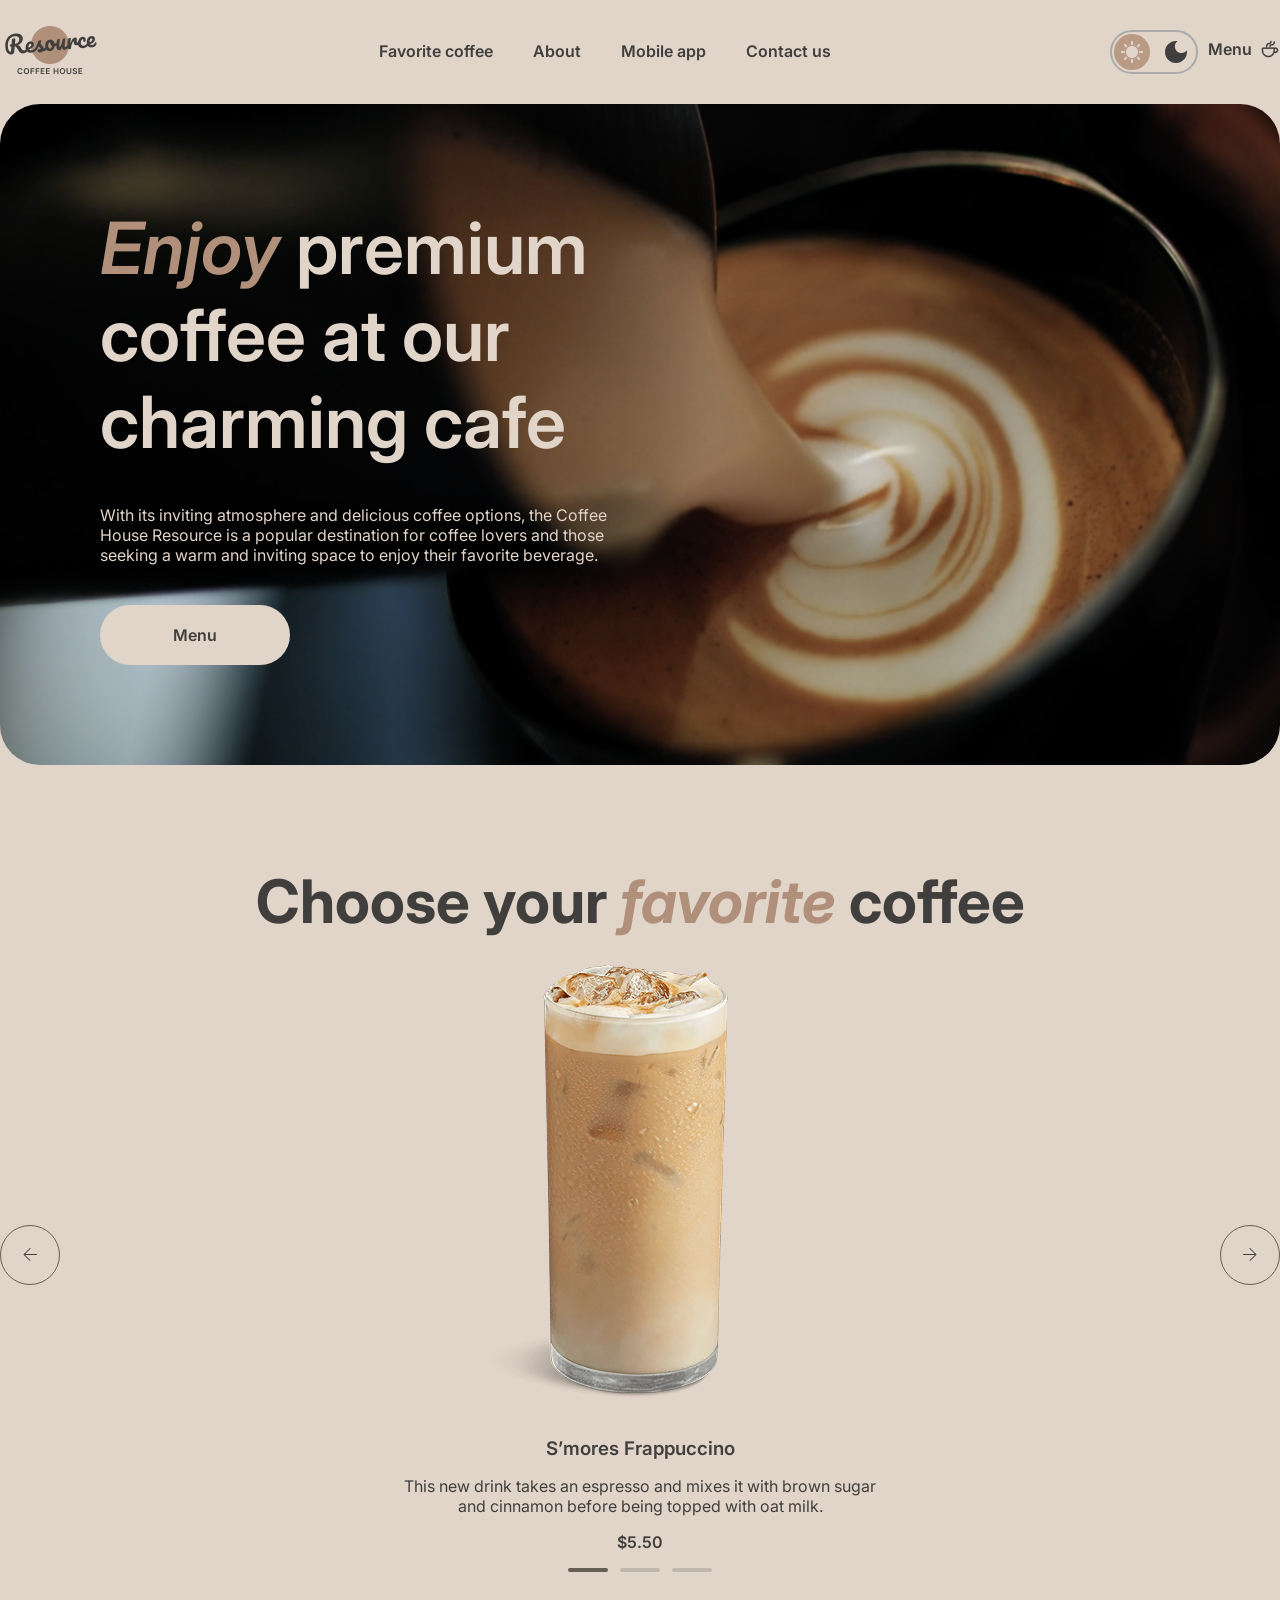
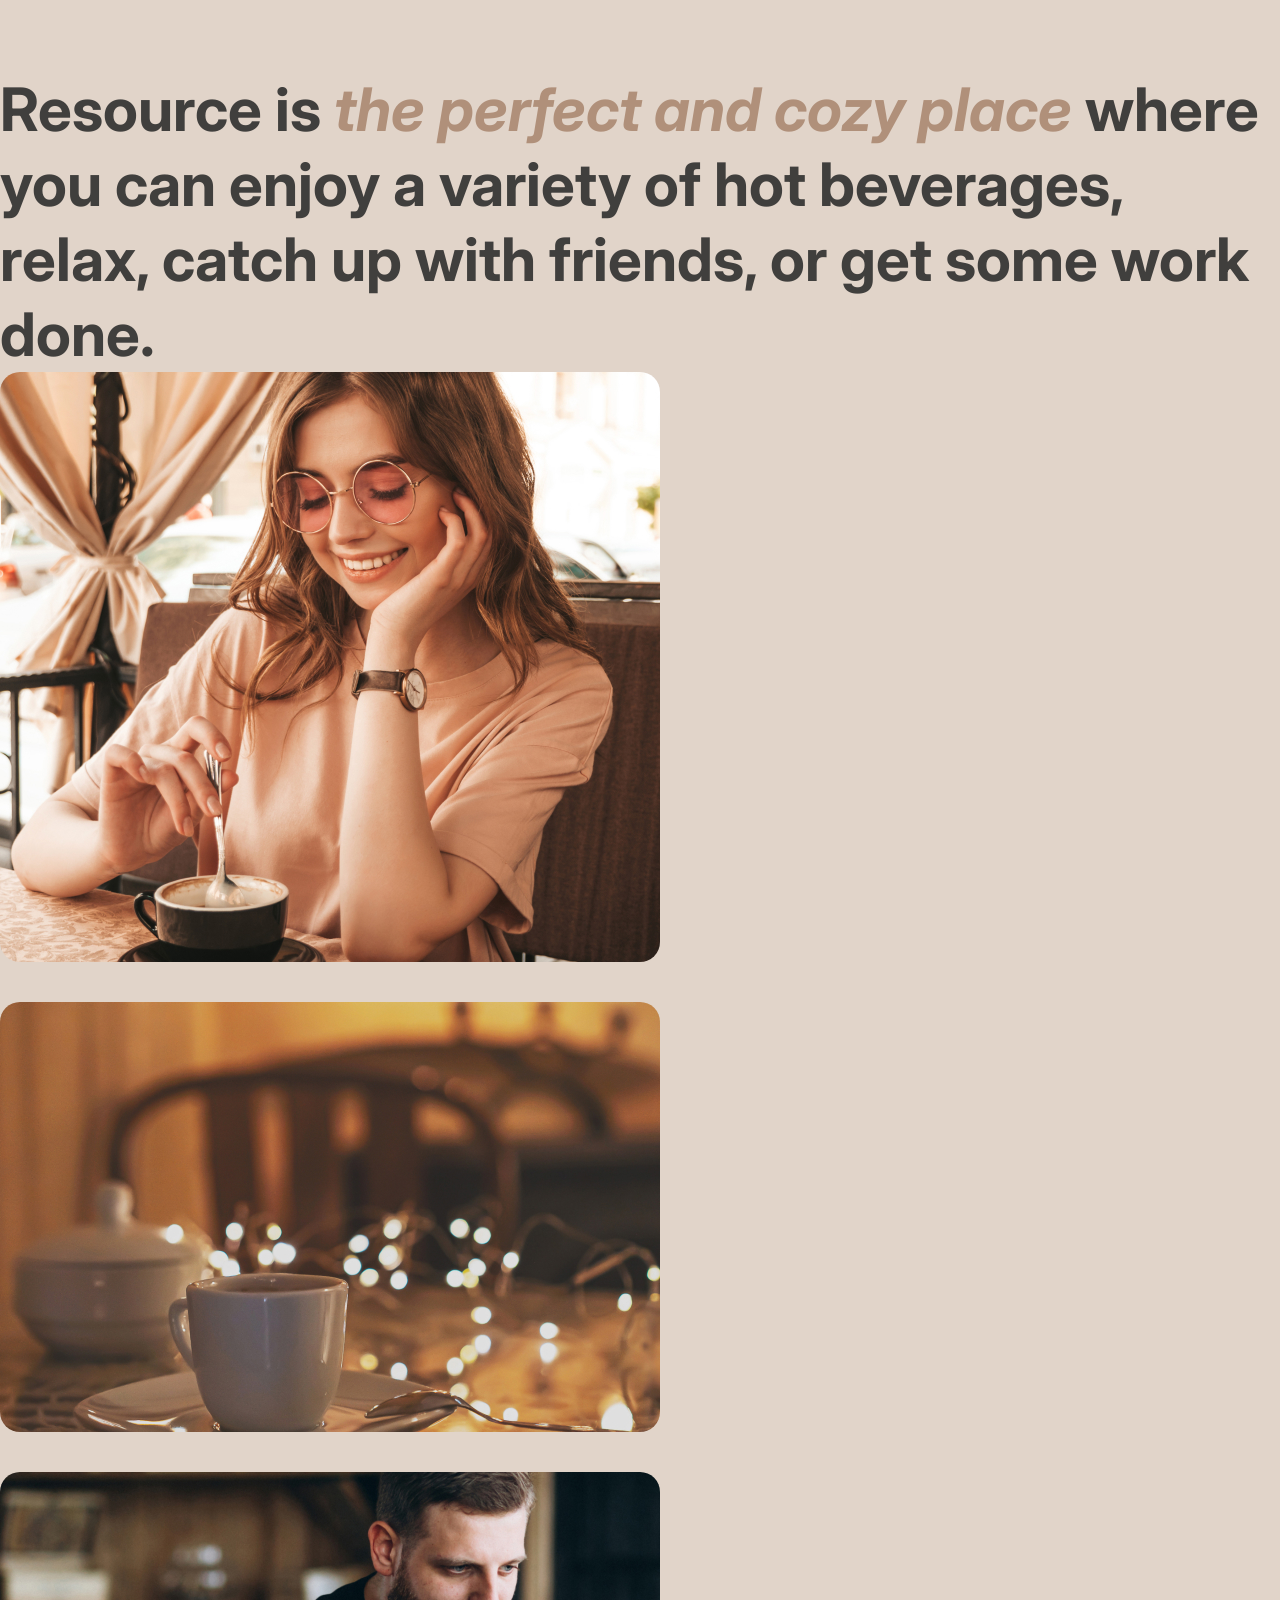
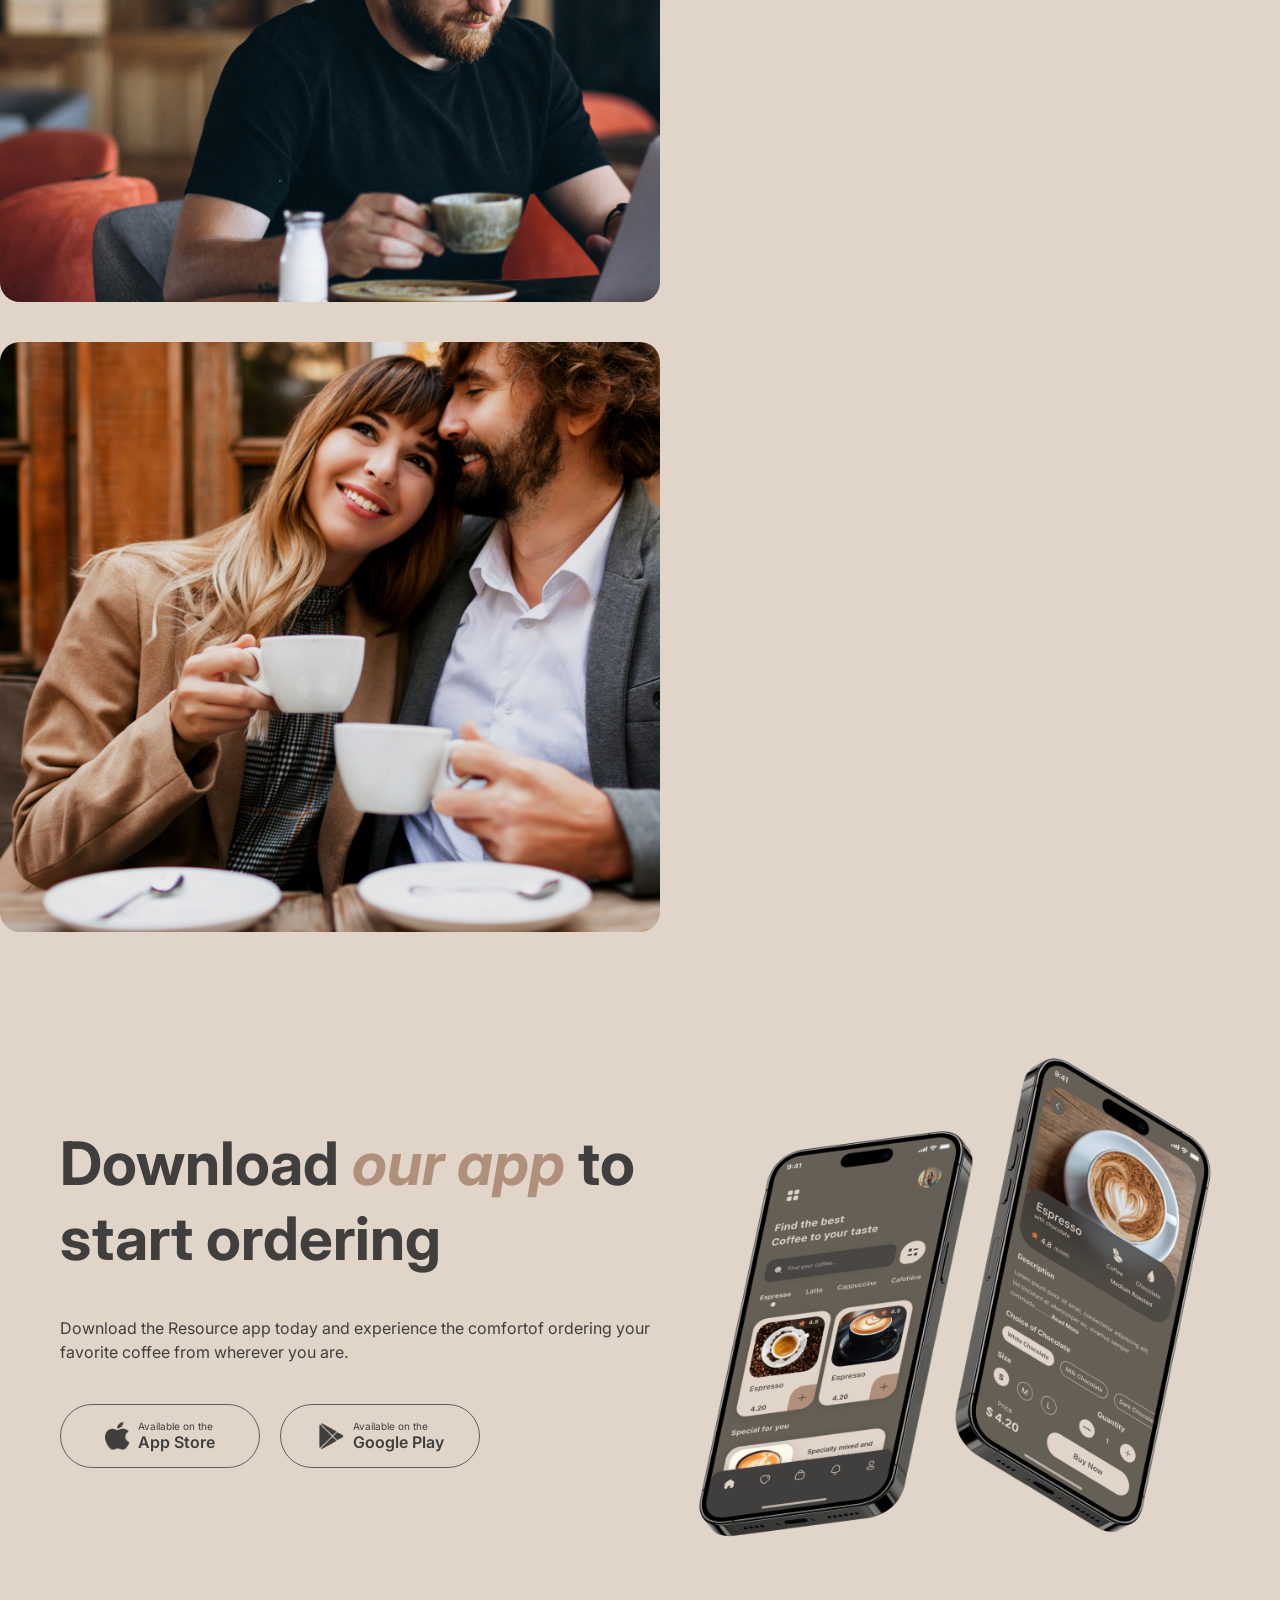
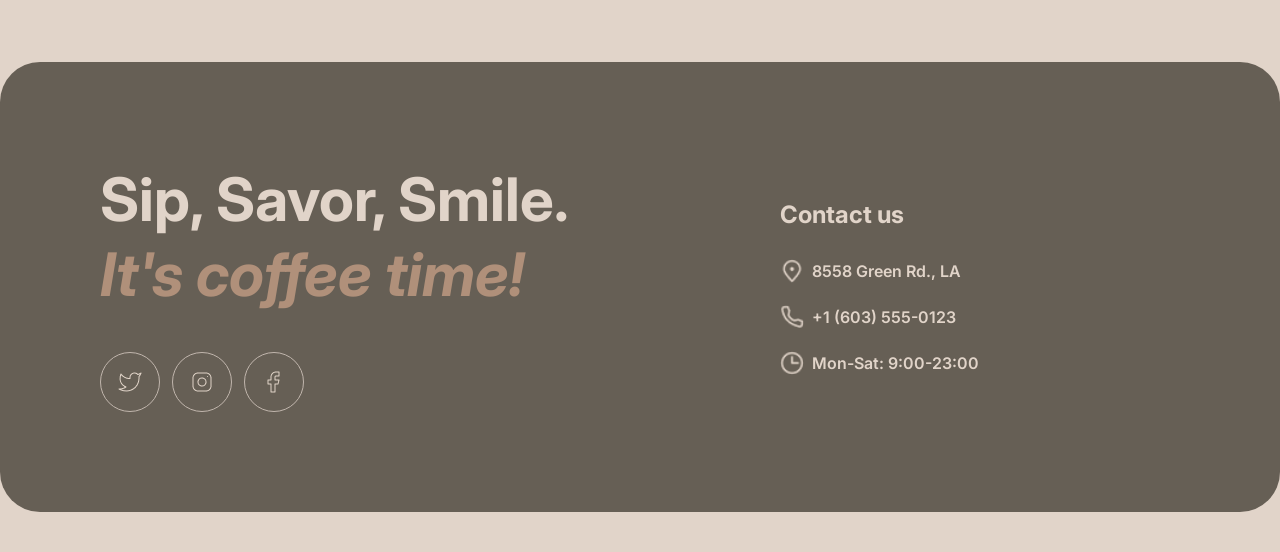
==== index.html @ 87613e6b "feat: add menu page" ====
<!DOCTYPE html>
<html lang="en">
<head>
    <meta charset="UTF-8">
    <meta name="viewport" content="width=device-width, initial-scale=1.0">
    <link rel="stylesheet" href="./styles/style.css">
    <title>Resource</title>
</head>
<body>
    <header>
        <div class="container">
            <nav>
                <div class="logo"><img src="./images/logo.png" alt="logo"></div>
                <div class="nav_links">
                    <a href="#">Favorite coffee</a>
                    <a href="#">About</a>
                    <a href="#">Mobile app</a>
                    <a href="#">Contact us</a>
                </div>
                <div class="settings">
                    <div class="theme" id="theme">
                        <div class="hover_circle"></div>
                        <div class="theme_circle"></div>
                        <div class="icons">
                            <div class="icon"><img src="./images/Sun.png" alt=""></div>
                            <div class="icon"><img src="./images/Moon.svg" alt=""></div>
                        </div>
                    </div>
                    <div class="menu_cup">
                        <a href="./menu.html">Menu</a>
                        <div class="cup"><img src="./images/coffee-cup.png" alt="coffy-cup"></div>
                    </div>
                </div>
            </nav>
        </div>
    </header>
    <main>
        <div class="container">
            <section class="intro">
                <h1><span>Enjoy</span> premium coffee at our charming cafe</h1>
                <p>With its inviting atmosphere and delicious coffee options, the Coffee House Resource is a popular destination for coffee lovers and those seeking a warm and inviting space to enjoy their favorite beverage.</p>
                <a href="#">
                    <span class="text">Menu</span>
                    <span class="icon">
                        <img src="./images/coffee-cup.png" alt="">
                    </span>
                </a>
            </section>
            <section class="favourite_coffee">
                <h2>Choose your <span>favorite</span> coffee</h2>
                <div class="swap_block">
                    <div class="swap swap_prewious"><img src="./images/arrow.png" alt=""></div>
                    <div class="coffee">
                        <div class="img"><img src="./images/coffee-slider-1.png" alt=""></div>
                        <h3>S’mores Frappuccino</h3>
                        <p>This new drink takes an espresso and mixes it with brown sugar and cinnamon before being topped with oat milk.</p>
                        <p class="price">$5.50</p>
                        <div class="slide_indicator">
                            <div class="indicator active"></div>
                            <div class="indicator"></div>
                            <div class="indicator"></div>
                        </div>
                    </div>
                    <div class="swap swap_next"><img src="./images/arrow.png" alt=""></div>
                </div>
            </section>
            <section class="collage">
                <h2>Resource is <span>the perfect and cozy place</span> where you can enjoy a variety of hot beverages, relax, catch up with friends, or get some work done.</h2>
                <div class="collage_images">
                    <div class="collage_images_part">
                        <div class="collage_image">
                            <img src="./images/about-1.jpg" alt="">
                        </div>
                        <div class="collage_image">
                            <img src="./images/about-2.jpg" alt="">
                        </div>
                    </div>
                    <div class="collage_images_part">
                        <div class="collage_image">
                            <img src="./images/about-3.jpg" alt="">
                        </div>
                        <div class="collage_image">
                            <img src="./images/about-4.jpg" alt="">
                        </div>
                    </div>
                </div>
            </section>
            <section class="download">
                <div class="download_text">
                    <h2>Download <span>our app</span> to start ordering</h2>
                    <p>Download the Resource app today and experience the comfortof ordering your favorite coffee from wherever you are.</p>
                    <div class="download_buttons">
                        <a href="#" class="download_button">
                            <img src="./images/apple.png" alt="App Store">
                            <span>
                                <small>Available on the</small>
                                App Store
                            </span>
                        </a>
                        <a href="#" class="download_button">
                            <img src="./images/play_market.png" alt="Google Play">
                            <span>
                                <small>Available on the</small>
                                Google Play
                            </span>
                        </a>
                    </div>
                </div>
                <div class="download_image">
                    <img src="./images/mobile-screens.png" alt="Mobile application">
                </div>
            </section>
        </div>
    </main>
    <footer>
        <div class="container">
            <div class="footer">
                <div class="footer_left">
                    <h2>
                        Sip, Savor, Smile.<br>
                        <span>It's coffee time!</span>
                    </h2>
                    <div class="socials">
                        <a href="#">
                            <img src="./images/twitter.png" alt="Twitter">
                        </a>
                        <a href="#">
                            <img src="./images/instagram.png" alt="Instagram">
                        </a>
                        <a href="#">
                            <img src="./images/facebook.png" alt="Facebook">
                        </a>
                    </div>
                </div>
                <div class="footer_contact">
                    <h3>Contact us</h3>
                    <a href="#">
                        <img src="./images/pin-alt.png" alt="">
                        8558 Green Rd., LA
                    </a>
                    <a href="#">
                        <img src="./images/phone.png" alt="">
                        +1 (603) 555-0123
                    </a>
                    <p>
                        <img src="./images/clock.png" alt="">
                        Mon-Sat: 9:00-23:00
                    </p>
                </div>
            </div>
        </div>
    </footer>
</body>
<script src="./scripts/script.js"></script>
</html>
---- styles/style.css ----
@import url('https://fonts.googleapis.com/css2?family=Inter:ital,opsz,wght@0,14..32,100..900;1,14..32,100..900&display=swap');

*{
    box-sizing: border-box;
    margin: 0;
    padding: 0;
    font-family: "Inter", sans-serif;
}

body{
    background: #E1D4C9;
}

.container{
    max-width: 1360px;
    margin: 0 auto;
}

header{
    margin-top: 20px;
}

nav{
    display: flex;
    justify-content: space-between;
    align-items: center;
}

.nav_links{
    display: flex;
    gap: 40px;
}

.nav_links a{
    border-bottom: 2px solid transparent;
    transition: .1s;
}

.nav_links a:hover{
    border-bottom: 2px solid #403F3D;
}

a{
    color: #403F3D;
    font-weight: 600;
    text-decoration: none;
}

.menu_cup{
    display: flex;
    gap: 8px;
    border-bottom: 2px solid transparent;
    transition: .1s;
}

.menu_cup:hover{
    border-bottom: 2px solid #403F3D;
}

.settings{
    display: flex;
    gap: 10px;
    align-items: center;
}

.theme {
    position: relative;
    width: 88px;
    height: 44px;
    border: 2px solid #aaa;
    border-radius: 22px;
    cursor: pointer;
    overflow: hidden;
}

.theme input {
    display: none;
}

.theme_circle {
    position: absolute;
    width: 36px;
    height: 36px;
    top: 2px;
    left: 2px;
    border-radius: 50%;
    background: #b99a84;

    transition: 0.25s ease-in-out;
}

.hover_circle {
    position: absolute;
    width: 36px;
    height: 36px;
    top: 2px;
    left: 45px;
    border-radius: 50%;
    background: #665F55;
    opacity: 0;

    transition: 0.25s ease-in-out;
}

.theme:hover .hover_circle{
    opacity: 1;
}

.theme:hover .icons .icon:nth-child(2) img{
    filter: brightness(0) saturate(100%) invert(84%) sepia(8%) saturate(350%) hue-rotate(345deg) brightness(94%) contrast(88%);
}

.icons {
    position: relative;
    z-index: 1;
    width: 100%;
    height: 100%;
    display: flex;
    align-items: center;
    justify-content: space-between;
    padding: 0 8px;
    box-sizing: border-box;
    pointer-events: none;
}

.icon{
    display: flex;
    align-items: center;
    justify-content: center;
}


.icons img {
    width: 22px;
    height: 22px;
    object-fit: contain;
}

.icon:nth-child(1) img{
    margin-left: 1px;
}

.icon:nth-child(2) img{
    margin-right: 1px;
}

main{
    margin-top: 20px;
}

.intro{
    background: url("../images/img-hero.jpg");
    padding: 100px;
    border-radius: 40px;

}

h1{
    font-size: 72px;
    font-weight: 600;
    color: #E1D4C9;
    width: 530px;
}

.intro p{
    width: 530px;
    margin: 40px 0;
    color: #E1D4C9;
}

.intro a {
    width: 190px;
    height: 60px;
    display: flex;
    align-items: center;
    justify-content: center;
    gap: 0;
    background: #E1D4C9;
    border-radius: 100px;
    transition: gap .2s ease;
}

.intro a .icon {
    display: flex;
    align-items: center;
    max-width: 0;
    opacity: 0;
    overflow: hidden;
    transition:
        max-width .2s ease,
        opacity .2s ease;
}

.intro a .icon img {
    display: block;
    width: 16px;
    height: 16px;
    flex-shrink: 0;
}

.intro a:hover {
    gap: 8px;
}

.intro a:hover .icon {
    max-width: 16px;
    opacity: 1;
}

h1 span{
    font-style: italic;
    color: #B0907A;
}

.favourite_coffee{
    margin-top: 100px;
}

h2{
    font-size: 60px;
    color: #403F3D;
    text-align: center;
}

h2 span{
    font-style: italic;
    color: #B0907A;
}

.swap_block{
    display: flex;
    align-items: center;
    justify-content: space-between;
}

.coffee{
    max-width: 480px;
    display: flex;
    flex-direction: column;
    gap: 16px;
}

.coffee h3{
    color: #403F3D;
    text-align: center;
    font-weight: 600;
}

.coffee p{
    color: #403F3D;
    text-align: center;
    font-size: 16px;
}

.price{
    font-size: 24px;
    font-weight: 600;
}

.slide_indicator{
    display: flex;
    justify-content: center;
    gap: 12px;
}

.indicator{
    width: 40px;
    height: 4px;
    border-radius: 3px;
    background: #C1B6AD;
}

.indicator.active{
    background: #665F55;
}

.swap_prewious{
    transform: rotate(180deg);
}

.swap{
    display: flex;
    justify-content: center;
    align-items: center;
    border-radius: 50%;
    border: #665F55 1px solid;
    height: 60px;
    width: 60px;
    transition: .1s;
}

.swap:hover{
    background: #665F55;
    
}

.swap:hover img{
    filter: brightness(0) invert(1);
}

.collage{
    margin-top: 100px;
}

.collage h2{
    text-align: left;
    line-height: 125%;
}

.collage_images{
    display: flex;
    flex-wrap: wrap;
    gap: 40px;
}

.collage_images_part{
    display: flex;
    flex-direction: column;
    gap: 40px;
}

.collage_images_part:nth-child(1) .collage_image{
    width: 660px;
    height: 590px;
}

.collage_images_part:nth-child(1) .collage_image:nth-child(2){
    height: 430px;
}

.collage_images_part:nth-child(2) .collage_image{
    width: 660px;
    height: 590px;
}

.collage_images_part:nth-child(2) .collage_image:nth-child(1){
    height: 430px;
}

.collage_image{
    border-radius: 20px;
    overflow: hidden;
}

.collage_image:hover img{
    transform: scale(1);
}

.collage_image img{
    width: 100%;
    height: 100%;
    object-fit: cover;
    object-position: center;
    transition: .1s ease;
    transform: scale(1.1);
}

.download {
    margin-top: 100px;
    display: flex;
    justify-content: space-between;
    align-items: center;
    padding: 0 60px;
}

.download_text {
    max-width: 630px;
}

.download h2 {
    text-align: left;
    font-size: 60px;
    line-height: 125%;
}

.download h2 span {
    color: #B0907A;
    font-style: italic;
}

.download_text p {
    max-width: 600px;
    margin: 40px 0;
    color: #403F3D;
    line-height: 150%;
}

.download_buttons {
    display: flex;
    gap: 20px;
}

.download_button {
    width: 200px;
    height: 64px;
    display: flex;
    align-items: center;
    justify-content: center;
    gap: 8px;
    border: 1px solid #665F55;
    border-radius: 100px;
    transition: .2s;
}

.download_button:nth-child(1) img {
    width: 25px;
    height: 28px;
}

.download_button img {
    width: 28px;
    height: 28px;
}

.download_button span {
    display: flex;
    flex-direction: column;
    color: #403F3D;
    font-size: 16px;
    font-weight: 600;
}

.download_button small {
    font-size: 10px;
    font-weight: 400;
}

.download_button:hover {
    background: #665F55;
}

.download_button:hover span {
    color: #E1D4C9;
}

.download_button:hover img {
    filter: brightness(0) invert(1);
}

.download_image {
    width: 630px;
}

.download_image img {
    width: 100%;
    display: block;
}

footer {
    margin-top: 100px;
    padding-bottom: 40px;
}

.footer {
    min-height: 450px;

    padding: 100px;

    display: flex;
    justify-content: space-between;
    align-items: center;

    background: #665F55;
    border-radius: 40px;
}

.footer_left h2 {
    color: #E1D4C9;

    font-size: 60px;
    line-height: 125%;

    text-align: left;
}

.footer_left h2 span {
    color: #B0907A;
    font-style: italic;
}

.socials {
    display: flex;
    gap: 12px;

    margin-top: 40px;
}

.socials a {
    width: 60px;
    height: 60px;

    display: flex;
    align-items: center;
    justify-content: center;

    border: 1px solid #C1B6AD;
    border-radius: 50%;

    transition: .2s;
}

.socials img {
    width: 24px;
    height: 24px;
}

.socials a:hover {
    background: #E1D4C9;
}

.socials a:hover img {
    filter: brightness(0) saturate(100%);
}

.footer_contact {
    display: flex;
    flex-direction: column;
    gap: 20px;
    min-width: 400px;
}

.footer_contact h3 {
    margin-bottom: 10px;
    color: #E1D4C9;
    font-size: 24px;
}

.footer_contact a,
.footer_contact p {
    display: flex;
    align-items: center;
    gap: 8px;
    width: max-content;
    color: #E1D4C9;
    font-size: 16px;
    font-weight: 600;
}

.footer_contact a {
    border-bottom: 2px solid transparent;
    transition: .2s;
}

.footer_contact a:hover {
    border-bottom: 2px solid #E1D4C9;
}

.footer_contact img {
    width: 24px;
    height: 24px;
}

.menu {
    margin-top: 60px;
}

.menu h1 {
    width: 800px;
    margin: 0 auto;
    color: #403F3D;
    text-align: center;
    font-size: 60px;
    line-height: 125%;
}

.menu h1 span {
    color: #B0907A;
    font-style: italic;
}

.menu_categories {
    display: flex;
    justify-content: center;
    gap: 8px;
    margin-top: 40px;
}

.category {
    height: 46px;
    display: flex;
    align-items: center;
    gap: 8px;
    padding: 0 16px;
    border: 1px solid #C1B6AD;
    border-radius: 100px;
    background: transparent;
    color: #403F3D;
    font-family: "Inter", sans-serif;
    font-size: 16px;
    font-weight: 600;
    cursor: pointer;
    transition: .2s;
}

.category_icon {
    width: 24px;
    height: 24px;
    display: flex;
    align-items: center;
    justify-content: center;
    border-radius: 50%;
    background: #C1B6AD;
    font-size: 14px;
}

.category:hover,
.category.active {
    background: #665F55;
    border-color: #665F55;

    color: #E1D4C9;
}

.category.active .category_icon,
.category:hover .category_icon {
    background: #E1D4C9;
}

.menu_cards {
    display: grid;
    grid-template-columns: repeat(4, 1fr);
    gap: 40px;
    margin-top: 40px;
}

.menu_card {
    height: 500px;
    border: 1px solid #C1B6AD;
    border-radius: 40px;
    overflow: hidden;
    cursor: pointer;
    transition: .2s;
}

.menu_card_image {
    width: 100%;
    height: 310px;
    overflow: hidden;
    border-radius: 40px;
}

.menu_card_image img {
    width: 100%;
    height: 100%;
    display: block;
    object-fit: cover;
    object-position: center;
    transform: scale(1.05);
    transition: .2s;
}

.menu_card:hover .menu_card_image img {
    transform: scale(1);
}


.menu_card_content {
    height: 190px;
    padding: 20px 20px 20px;
    display: flex;
    flex-direction: column;
}

.menu_card_content h3 {
    color: #403F3D;
    font-size: 24px;
    font-weight: 600;
}

.menu_card_content p {
    margin-top: 12px;
    color: #403F3D;
    font-size: 16px;
    line-height: 150%;
}

.menu_price {
    margin-top: auto;

    color: #403F3D;

    font-size: 24px;
    font-weight: 600;
}
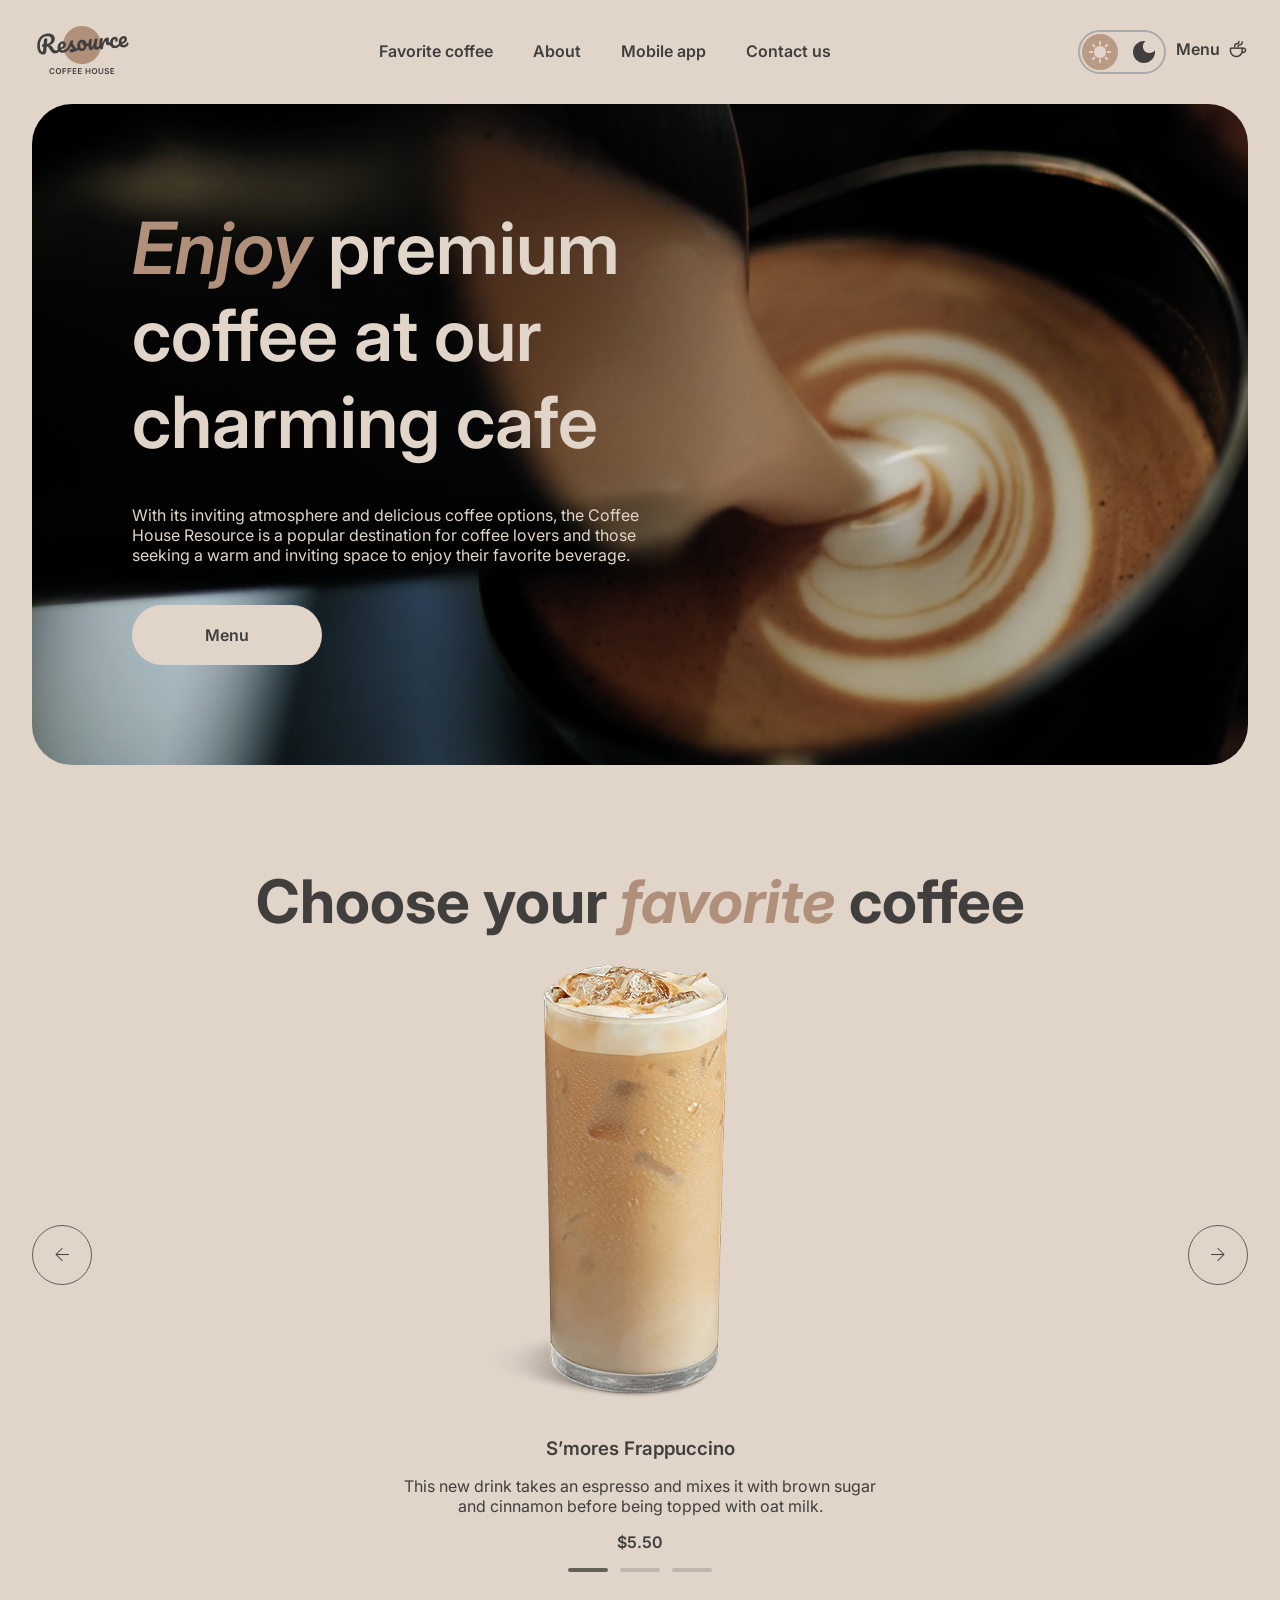
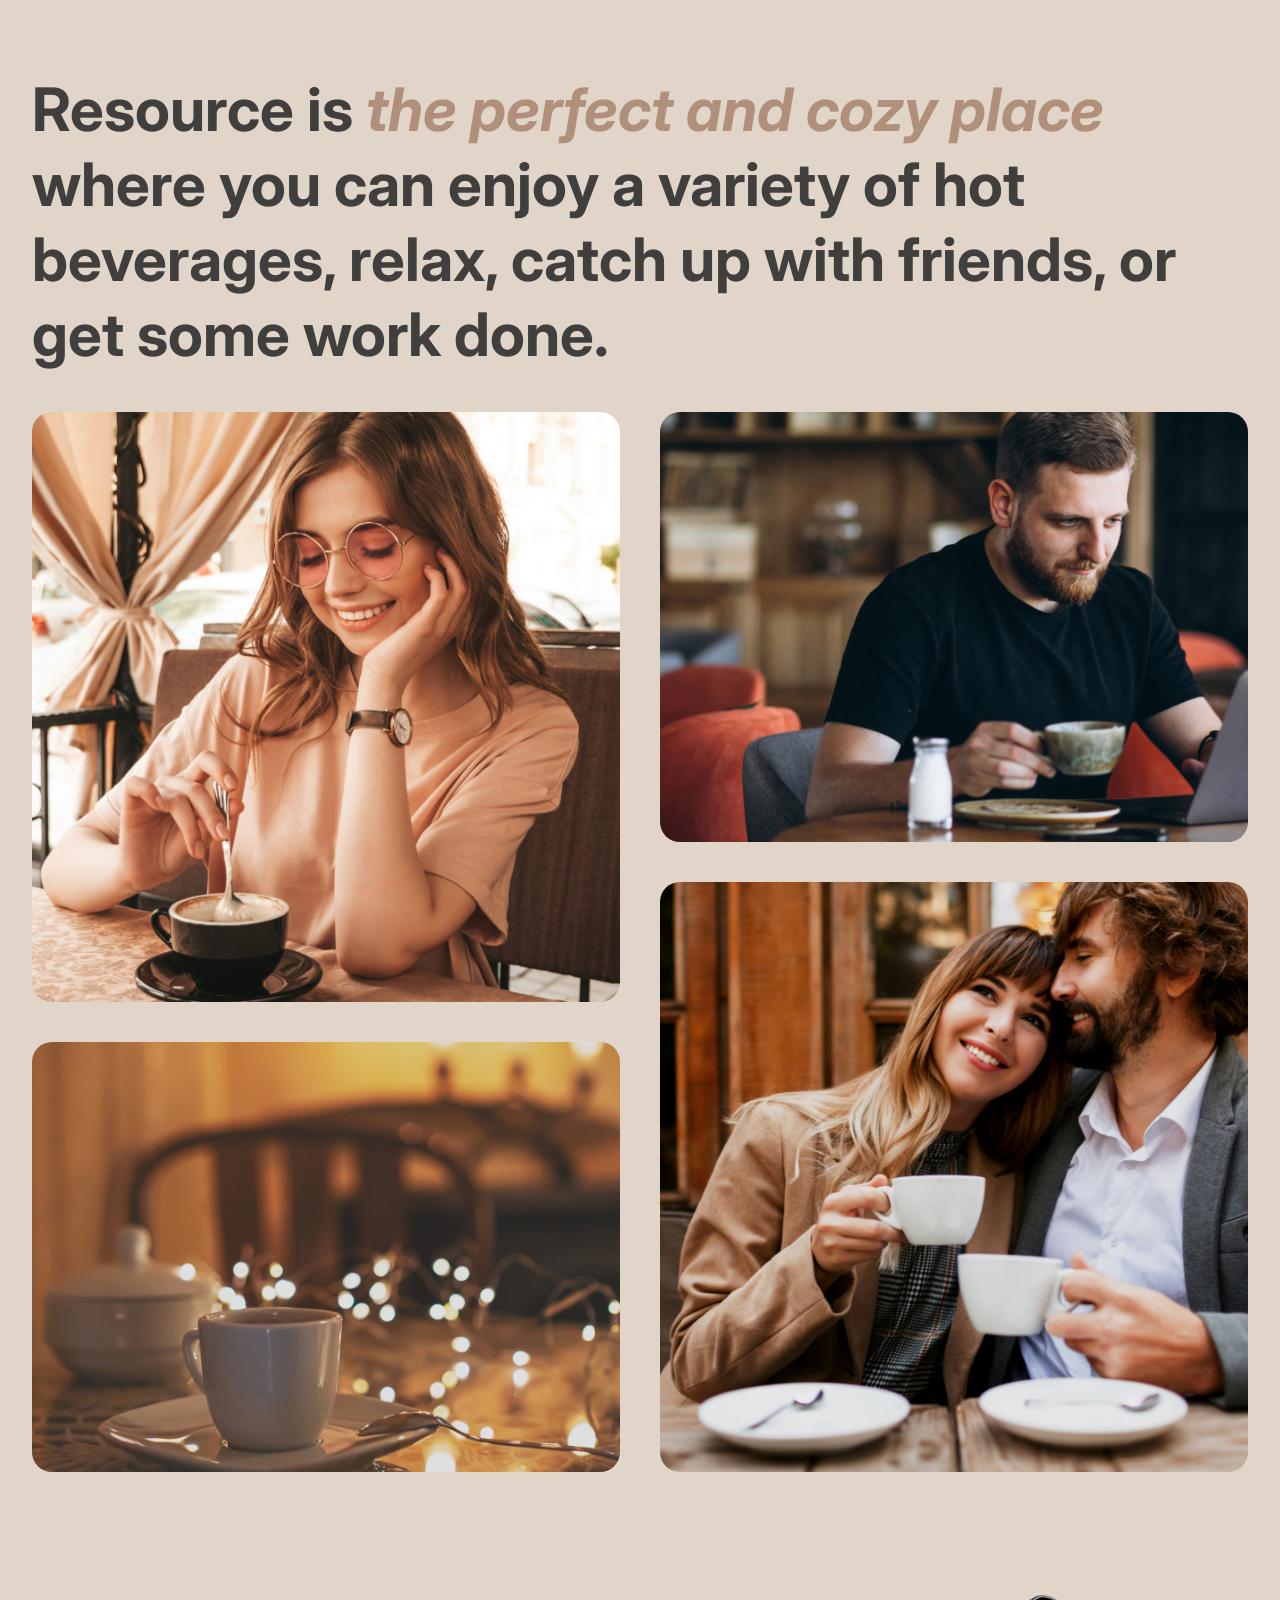
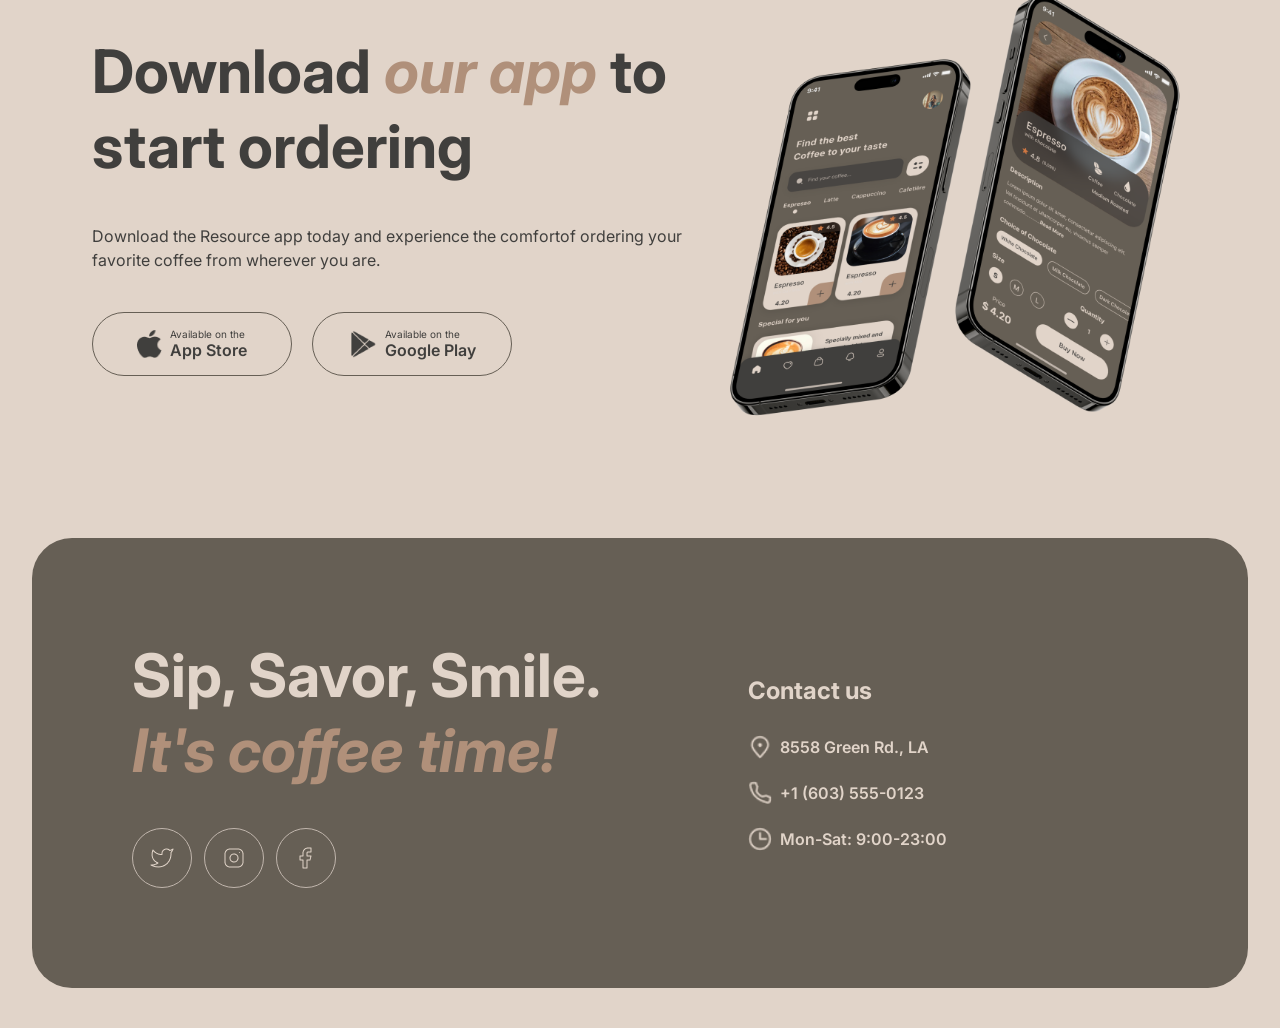
==== commit 45fa740b: "feat: add 768px responsive design" ====
--- a/index.html
+++ b/index.html
@@ -12,10 +12,10 @@
             <nav>
                 <div class="logo"><img src="./images/logo.png" alt="logo"></div>
                 <div class="nav_links">
-                    <a href="#">Favorite coffee</a>
-                    <a href="#">About</a>
-                    <a href="#">Mobile app</a>
-                    <a href="#">Contact us</a>
+                    <a href="#favourite">Favorite coffee</a>
+                    <a href="#about">About</a>
+                    <a href="#mobile">Mobile app</a>
+                    <a href="#contact">Contact us</a>
                 </div>
                 <div class="settings">
                     <div class="theme" id="theme">
@@ -29,6 +29,10 @@
                     <div class="menu_cup">
                         <a href="./menu.html">Menu</a>
                         <div class="cup"><img src="./images/coffee-cup.png" alt="coffy-cup"></div>
+                    </div>
+                    <div class="burger">
+                        <span></span>
+                        <span></span>
                     </div>
                 </div>
             </nav>
@@ -46,7 +50,7 @@
                     </span>
                 </a>
             </section>
-            <section class="favourite_coffee">
+            <section class="favourite_coffee" id="favourite">
                 <h2>Choose your <span>favorite</span> coffee</h2>
                 <div class="swap_block">
                     <div class="swap swap_prewious"><img src="./images/arrow.png" alt=""></div>
@@ -64,7 +68,7 @@
                     <div class="swap swap_next"><img src="./images/arrow.png" alt=""></div>
                 </div>
             </section>
-            <section class="collage">
+            <section class="collage" id="about">
                 <h2>Resource is <span>the perfect and cozy place</span> where you can enjoy a variety of hot beverages, relax, catch up with friends, or get some work done.</h2>
                 <div class="collage_images">
                     <div class="collage_images_part">
@@ -85,7 +89,7 @@
                     </div>
                 </div>
             </section>
-            <section class="download">
+            <section class="download" id="mobile">
                 <div class="download_text">
                     <h2>Download <span>our app</span> to start ordering</h2>
                     <p>Download the Resource app today and experience the comfortof ordering your favorite coffee from wherever you are.</p>
@@ -114,7 +118,7 @@
     </main>
     <footer>
         <div class="container">
-            <div class="footer">
+            <div class="footer" id="contact">
                 <div class="footer_left">
                     <h2>
                         Sip, Savor, Smile.<br>
--- a/styles/style.css
+++ b/styles/style.css
@@ -13,6 +13,7 @@
 
 .container{
     max-width: 1360px;
+    width: 95%;
     margin: 0 auto;
 }
 
@@ -309,19 +310,22 @@
 
 .collage_images{
     display: flex;
-    flex-wrap: wrap;
     gap: 40px;
+    width: 100%;
+    margin-top: 40px;
 }
 
 .collage_images_part{
     display: flex;
     flex-direction: column;
     gap: 40px;
+    width: 50%;
 }
 
 .collage_images_part:nth-child(1) .collage_image{
-    width: 660px;
-    height: 590px;
+    width: 100%;
+    max-width: 660px;
+    max-height: 590px;
 }
 
 .collage_images_part:nth-child(1) .collage_image:nth-child(2){
@@ -329,8 +333,9 @@
 }
 
 .collage_images_part:nth-child(2) .collage_image{
-    width: 660px;
-    height: 590px;
+    width: 100%;
+    max-width: 660px;
+    max-height: 590px;
 }
 
 .collage_images_part:nth-child(2) .collage_image:nth-child(1){
@@ -681,4 +686,259 @@
 
     font-size: 24px;
     font-weight: 600;
-}+}
+
+.burger {
+    display: none;
+}
+
+@media (max-width: 1200px) {
+      .menu_cards {
+        grid-template-columns: repeat(2, 1fr);
+        gap: 20px;
+        margin-top: 40px;
+    }
+
+    .footer {
+        min-height: auto;
+        padding: 60px;
+        display: flex;
+        flex-direction: column;
+        align-items: flex-start;
+        gap: 80px;
+        border-radius: 40px;
+    }
+}
+
+@media (max-width: 768px) {
+    .container {
+        width: calc(100% - 80px);
+    }
+
+    header {
+        margin-top: 20px;
+    }
+
+    .nav_links,
+    .menu_cup {
+        display: none;
+    }
+
+    .burger {
+        width: 44px;
+        height: 44px;
+        display: flex;
+        flex-direction: column;
+        justify-content: center;
+        align-items: center;
+        gap: 5px;
+        border: 1px solid #665F55;
+        border-radius: 50%;
+        cursor: pointer;
+    }
+
+    .burger span {
+        width: 16px;
+        height: 1px;
+        background: #403F3D;
+    }
+
+    .settings {
+        gap: 8px;
+    }
+
+    .intro {
+        padding: 60px;
+        background-position: center;
+        background-size: cover;
+        border-radius: 40px;
+    }
+
+    h1 {
+        width: auto;
+        font-size: 42px;
+        line-height: 115%;
+    }
+
+    .intro p {
+        width: auto;
+        margin: 40px 0;
+        line-height: 150%;
+    }
+
+    .favourite_coffee {
+        margin-top: 80px;
+    }
+
+    h2 {
+        font-size: 32px;
+        line-height: 125%;
+    }
+
+    .swap_block {
+        margin-top: 40px;
+    }
+
+    .coffee {
+        max-width: 480px;
+    }
+
+    .coffee .img img {
+        max-width: 100%;
+    }
+
+    .swap {
+        width: 60px;
+        height: 60px;
+        flex-shrink: 0;
+    }
+
+    .collage {
+        margin-top: 80px;
+    }
+
+    .collage h2 {
+        line-height: 125%;
+        font-size: 60px;
+    }
+
+    .collage_images {
+        margin-top: 40px;
+        display: flex;
+        flex-direction: column;
+        gap: 40px;
+    }
+
+    .collage_images_part {
+        width: 100%;
+        gap: 40px;
+    }
+
+    .collage_images_part:nth-child(1) .collage_image,
+    .collage_images_part:nth-child(2) .collage_image {
+        width: 100%;
+        height: 590px;
+    }
+
+    .collage_images_part:nth-child(1) .collage_image:nth-child(2),
+    .collage_images_part:nth-child(2) .collage_image:nth-child(1) {
+        height: 430px;
+    }
+
+    .collage_images_part:nth-child(1) .collage_image:nth-child(2){
+        display: none;
+    }
+
+    .collage_images_part:nth-child(2) .collage_image:nth-child(1){
+        display: none;
+    }
+
+    .download {
+        margin-top: 80px;
+        padding: 0;
+        display: flex;
+        flex-direction: column;
+        align-items: flex-start;
+    }
+
+    .download_text {
+        max-width: none;
+    }
+
+    .download h2 {
+        font-size: 32px;
+        line-height: 125%;
+    }
+
+    .download_text p {
+        margin: 40px 0;
+    }
+
+    .download_text h2{
+        font-size: 60px;
+    }
+
+    .download_buttons {
+        gap: 20px;
+    }
+
+    .download_button {
+        width: 200px;
+    }
+
+    .download_image {
+        width: 100%;
+        margin-top: 40px;
+    }
+
+
+    footer {
+        margin-top: 80px;
+        padding-bottom: 40px;
+    }
+
+    .footer_left h2 {
+        font-size: 60x;
+        line-height: 125%;
+    }
+
+    .socials {
+        margin-top: 40px;
+    }
+
+    .socials a {
+        width: 50px;
+        height: 50px;
+    }
+
+    .footer_contact {
+        min-width: 0;
+        gap: 20px;
+    }
+
+    .footer_contact h3 {
+        font-size: 24px;
+    }
+
+    .menu {
+        margin-top: 60px;
+    }
+
+    .menu h1 {
+        width: auto;
+        font-size: 42px;
+        line-height: 115%;
+    }
+
+    .menu_categories {
+        margin-top: 40px;
+    }
+
+    .menu_card {
+        height: 500px;
+    }
+
+    .menu_card:nth-child(5), .menu_card:nth-child(6), .menu_card:nth-child(7), .menu_card:nth-child(8) {
+       display: none;
+    }
+
+    .menu_card_image {
+        height: 310px;
+    }
+
+    .menu_card_content {
+        padding: 20px;
+    }
+
+    .menu_card_content h3 {
+        font-size: 24px;
+    }
+
+    .menu_card_content p {
+        font-size: 16px;
+    }
+
+    .menu_price {
+        font-size: 24px;
+    }
+}
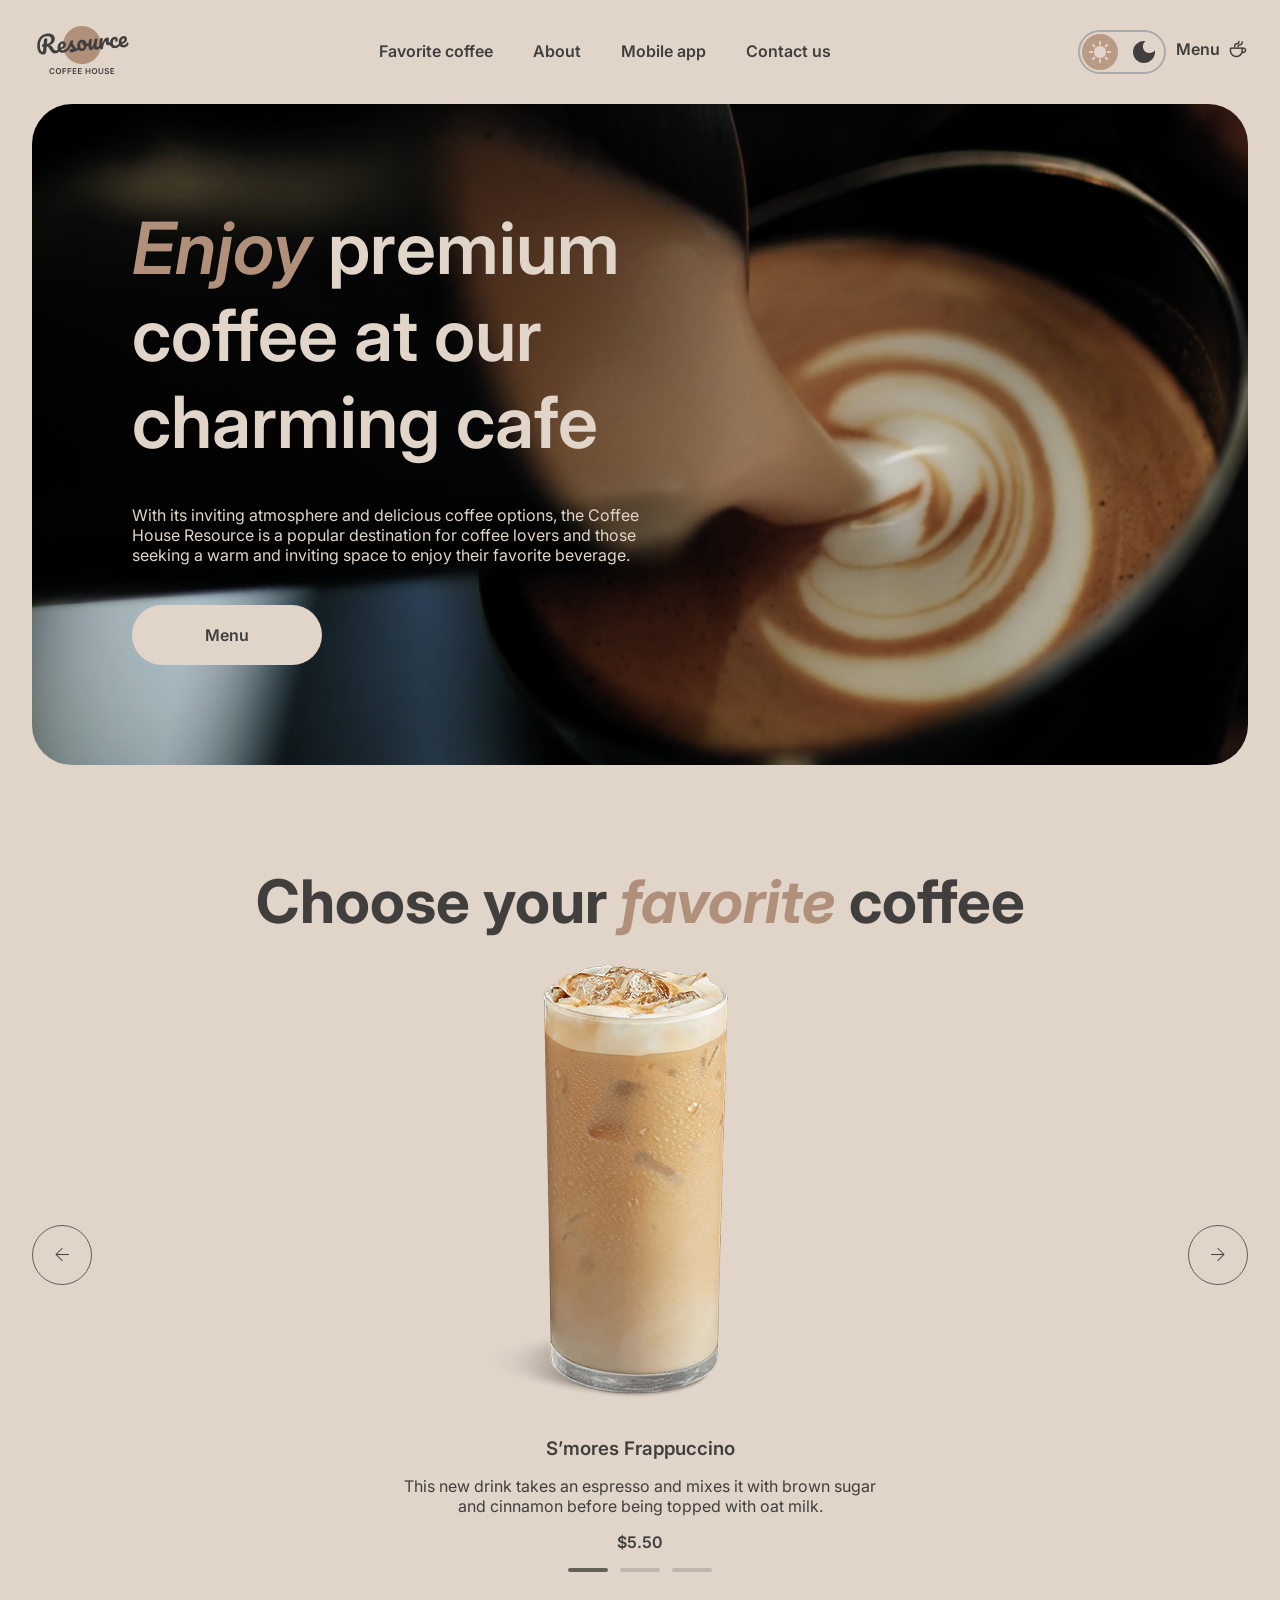
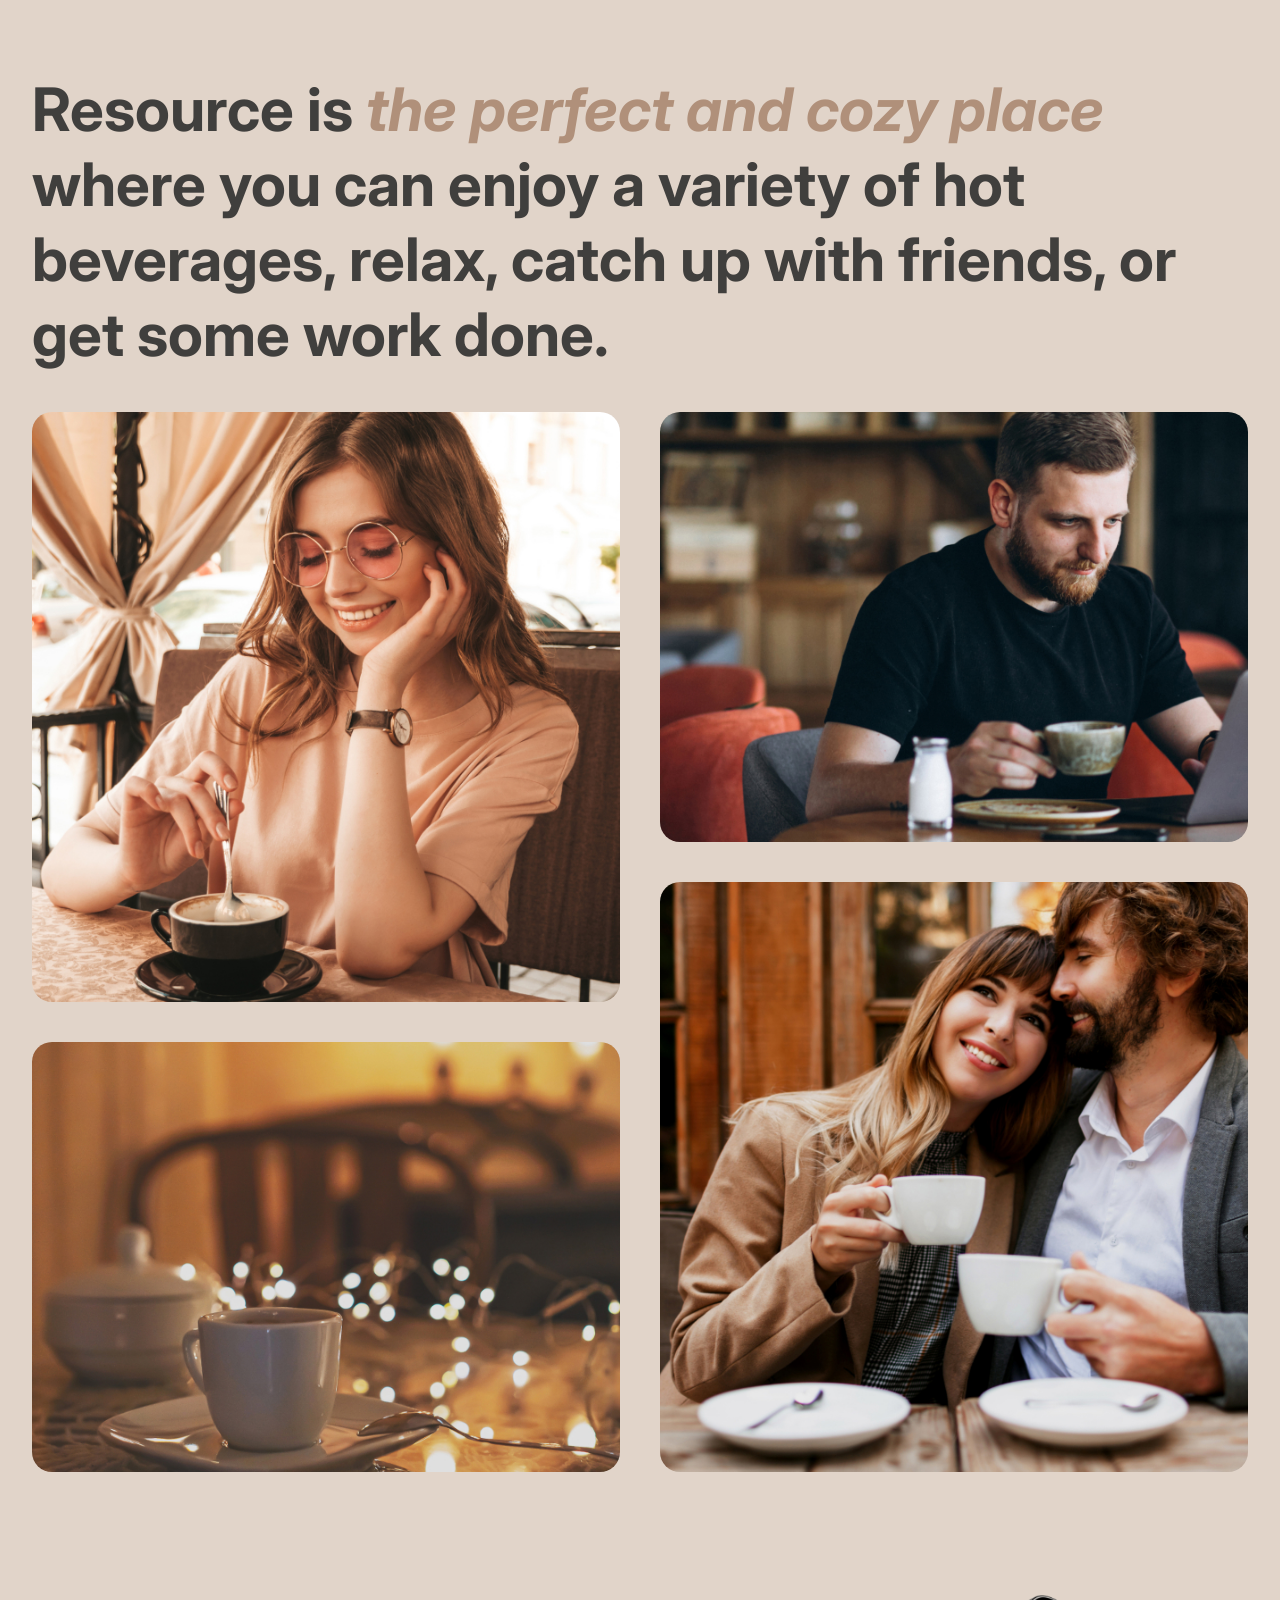
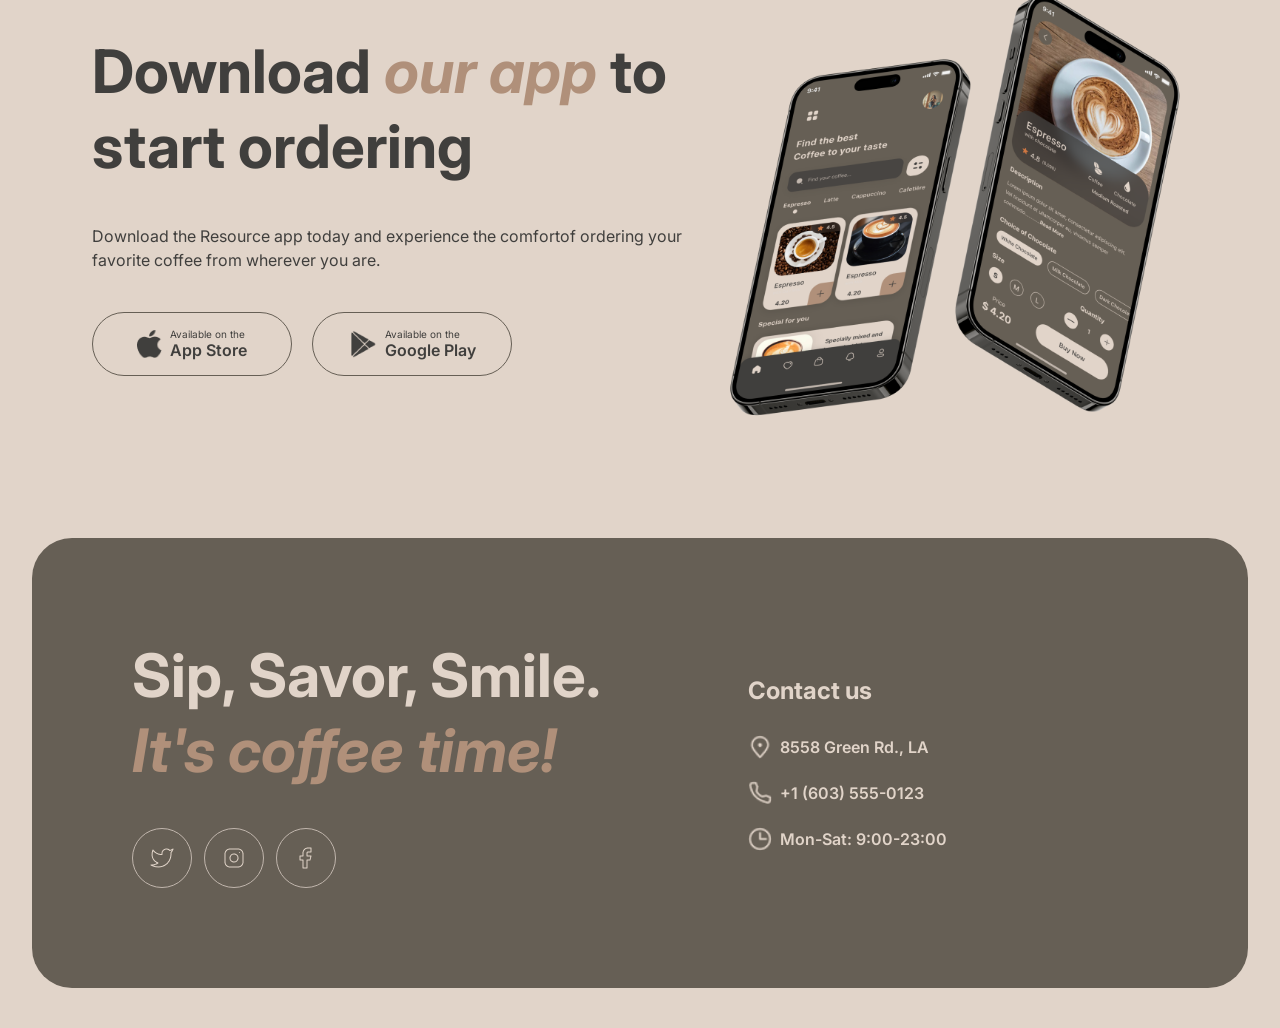
==== commit 3ec19c47: "feat: dark theme" ====
--- a/index.html
+++ b/index.html
@@ -23,7 +23,7 @@
                         <div class="theme_circle"></div>
                         <div class="icons">
                             <div class="icon"><img src="./images/Sun.png" alt=""></div>
-                            <div class="icon"><img src="./images/Moon.svg" alt=""></div>
+                            <div class="icon moon"><img src="./images/Moon.svg" alt=""></div>
                         </div>
                     </div>
                     <div class="menu_cup">
@@ -73,18 +73,18 @@
                 <div class="collage_images">
                     <div class="collage_images_part">
                         <div class="collage_image">
-                            <img src="./images/about-1.jpg" alt="">
+                            <img src="./images/about-1.jpg" alt="about-1">
                         </div>
                         <div class="collage_image">
-                            <img src="./images/about-2.jpg" alt="">
+                            <img src="./images/about-2.jpg" alt="about-2">
                         </div>
                     </div>
                     <div class="collage_images_part">
                         <div class="collage_image">
-                            <img src="./images/about-3.jpg" alt="">
+                            <img src="./images/about-3.jpg" alt="about-3">
                         </div>
                         <div class="collage_image">
-                            <img src="./images/about-4.jpg" alt="">
+                            <img src="./images/about-4.jpg" alt="about-4">
                         </div>
                     </div>
                 </div>
@@ -154,6 +154,6 @@
             </div>
         </div>
     </footer>
+    <script src="./scripts/script.js"></script>
 </body>
-<script src="./scripts/script.js"></script>
 </html>
--- a/styles/style.css
+++ b/styles/style.css
@@ -612,7 +612,6 @@
 .category.active {
     background: #665F55;
     border-color: #665F55;
-
     color: #E1D4C9;
 }
 
@@ -690,6 +689,218 @@
 
 .burger {
     display: none;
+}
+
+/* dark theme*/
+
+body.dark {
+    background: #292826;
+}
+
+body.dark .cup img{
+    filter: brightness(0) saturate(100%)
+            invert(84%) sepia(8%)
+            saturate(350%) hue-rotate(345deg)
+            brightness(94%) contrast(88%);
+}
+
+body.dark a {
+    color: #E1D4C9;
+}
+
+body.dark .nav_links a:hover {
+    border-bottom-color: #E1D4C9;
+}
+
+body.dark .menu_cup:hover {
+    border-bottom-color: #E1D4C9;
+}
+
+body.dark .theme_circle {
+    left: 45px;
+}
+
+body.dark .theme:hover .hover_circle {
+    opacity: 0;
+}
+
+body.dark .theme .icon:nth-child(2) img {
+    filter: brightness(0) saturate(100%)
+            invert(84%) sepia(8%)
+            saturate(350%) hue-rotate(345deg)
+            brightness(94%) contrast(88%);
+}
+
+body.dark .burger {
+    border-color: #665F55;
+}
+
+body.dark .burger span {
+    background: #E1D4C9;
+}
+
+body.dark .intro a {
+    background: #292826;
+}
+
+body.dark .intro a .icon img {
+    filter: brightness(0) invert(1);
+}
+
+body.dark h2 {
+    color: #E1D4C9;
+}
+
+body.dark h3 {
+    color: #E1D4C9;
+}
+
+body.dark p {
+    color: #E1D4C9;
+}
+
+body.dark .coffee h3 {
+    color: #E1D4C9;
+}
+
+body.dark .coffee p {
+    color: #E1D4C9;
+}
+
+body.dark .indicator {
+    background: #665F55;
+}
+
+body.dark .indicator.active {
+    background: #C1B6AD;
+}
+
+body.dark .swap {
+    border-color: #C1B6AD;
+}
+
+body.dark .swap img {
+    filter: brightness(0) invert(1);
+}
+
+body.dark .swap:hover {
+    background: #665F55;
+}
+
+body.dark .swap:hover img {
+    filter: brightness(0) invert(1);
+}
+
+body.dark .download_text p {
+    color: #E1D4C9;
+}
+
+body.dark .download_button {
+    border-color: #C1B6AD;
+}
+
+body.dark .download_button span {
+    color: #E1D4C9;
+}
+
+body.dark .download_button img {
+    filter: brightness(0) invert(1);
+}
+
+body.dark .download_button:hover {
+    background: #665F55;
+}
+
+body.dark .download_button:hover span {
+    color: #E1D4C9;
+}
+
+body.dark .download_button:hover img {
+    filter: brightness(0) invert(1);
+}
+
+body.dark .footer {
+    background: #403F3D;
+}
+
+body.dark .footer_left h2 {
+    color: #E1D4C9;
+}
+
+body.dark .footer_left h2 span {
+    color: #B0907A;
+}
+
+body.dark .footer_contact h3 {
+    color: #E1D4C9;
+}
+
+body.dark .footer_contact a,
+body.dark .footer_contact p {
+    color: #E1D4C9;
+}
+
+body.dark .footer_contact a:hover {
+    border-bottom-color: #E1D4C9;
+}
+
+body.dark .socials a {
+    border-color: #665F55;
+}
+
+body.dark .socials a:hover {
+    background: #E1D4C9;
+}
+
+body.dark .socials a:hover img {
+    filter: brightness(0) saturate(100%);
+}
+
+body.dark .menu h1 {
+    color: #E1D4C9;
+}
+
+body.dark .menu h1 span {
+    color: #B0907A;
+}
+
+body.dark .category {
+    background: transparent;
+    border-color: #665F55;
+    color: #E1D4C9;
+}
+
+body.dark .category_icon {
+    background: #403F3D;
+}
+
+body.dark .category:hover,
+body.dark .category.active {
+    background: #665F55;
+    border-color: #665F55;
+    color: #E1D4C9;
+}
+
+body.dark .category.active .category_icon,
+body.dark .category:hover .category_icon {
+    background: #E1D4C9;
+}
+
+body.dark .menu_card {
+    background: #292826;
+    border-color: #665F55;
+}
+
+body.dark .menu_card_content h3 {
+    color: #E1D4C9;
+}
+
+body.dark .menu_card_content p {
+    color: #E1D4C9;
+}
+
+body.dark .menu_price {
+    color: #E1D4C9;
 }
 
 @media (max-width: 1200px) {
@@ -942,3 +1153,226 @@
         font-size: 24px;
     }
 }
+
+@media (max-width: 600px) {
+    .menu_cards {
+        grid-template-columns: 1fr;
+        gap: 20px;
+        margin-top: 32px;
+    }
+}
+
+
+@media (max-width: 380px) {
+    .container {
+        width: calc(100% - 32px);
+    }
+
+    header {
+        margin-top: 12px;
+    }
+
+    .settings {
+        gap: 8px;
+    }
+
+    .theme {
+        width: 88px;
+        height: 44px;
+    }
+
+    .burger {
+        width: 44px;
+        height: 44px;
+    }
+
+    .intro h1,
+    .menu h1 {
+        font-size: 42px;
+        font-weight: 600;
+        line-height: 115%;
+    }
+
+    .favourite_coffee h2,
+    .collage h2,
+    .download h2,
+    .footer_left h2 {
+        font-size: 32px;
+        font-weight: 600;
+        line-height: 125%;
+    }
+
+    .intro {
+        padding: 60px 16px;
+        border-radius: 20px;
+    }
+
+    .intro p {
+        width: auto;
+        margin: 32px 0;
+        font-size: 16px;
+        line-height: 150%;
+    }
+
+    .favourite_coffee {
+        margin-top: 60px;
+    }
+
+    .swap{
+        display: none;
+    }
+
+    .swap_block {
+        width: 100%;
+        justify-content: center;
+    }
+
+    .coffee .img img {
+        width: 100%;
+    }
+
+    .coffee h3 {
+        font-size: 24px;
+    }
+
+    .coffee p {
+        font-size: 16px;
+        line-height: 150%;
+    }
+
+    .price {
+        font-size: 24px !important;
+    }
+
+    .swap {
+        width: 32px;
+        height: 32px;
+    }
+
+    .collage {
+        margin-top: 60px;
+    }
+
+    .collage_images {
+        margin-top: 32px;
+        flex-direction: column;
+        gap: 20px;
+    }
+
+    .collage_images_part {
+        width: 100%;
+        gap: 20px;
+    }
+
+    .collage_images_part:nth-child(1) .collage_image,
+    .collage_images_part:nth-child(2) .collage_image {
+        width: 100%;
+        height: 590px;
+
+        aspect-ratio: 1 / 1;
+    }
+
+    .collage_images_part:nth-child(1) .collage_image:nth-child(2),
+    .collage_images_part:nth-child(2) .collage_image:nth-child(1) {
+        display: none;
+    }
+
+    .download {
+        margin-top: 60px;
+        padding: 0;
+        flex-direction: column;
+        align-items: flex-start;
+    }
+
+    .download_text {
+        max-width: none;
+    }
+
+    .download_text p {
+        margin: 32px 0;
+        font-size: 16px;
+        line-height: 150%;
+    }
+
+    .download_buttons {
+        flex-direction: column;
+        gap: 12px;
+    }
+
+    .download_button {
+        width: 200px;
+        height: 64px;
+    }
+
+    .download_image {
+        width: 100%;
+        margin-top: 40px;
+    }
+
+    footer {
+        margin-top: 60px;
+        padding-bottom: 20px;
+    }
+
+    .footer {
+        min-height: 0;
+        padding: 40px 20px;
+        flex-direction: column;
+        align-items: flex-start;
+        gap: 60px;
+        border-radius: 20px;
+    }
+
+    .socials {
+        margin-top: 32px;
+    }
+
+    .socials a {
+        width: 50px;
+        height: 50px;
+    }
+
+    .footer_contact {
+        min-width: 0;
+        gap: 16px;
+    }
+
+    .footer_contact h3 {
+        font-size: 24px;
+    }
+
+    .menu {
+        margin-top: 40px;
+    }
+
+    .menu h1 {
+        width: auto;
+        font-size: 32px;
+        line-height: 115%;
+    }
+
+    .menu_categories {
+        margin-top: 32px;
+    }
+
+    .category {
+        height: 40px;
+        padding: 0 12px;
+        font-size: 14px;
+    }
+
+    .category_icon {
+        width: 20px;
+        height: 20px;
+        font-size: 12px;
+    }
+
+    .menu_card {
+        height: 500px;
+    }
+
+    .menu_card_image {
+        height: 310px;
+    }
+
+}
